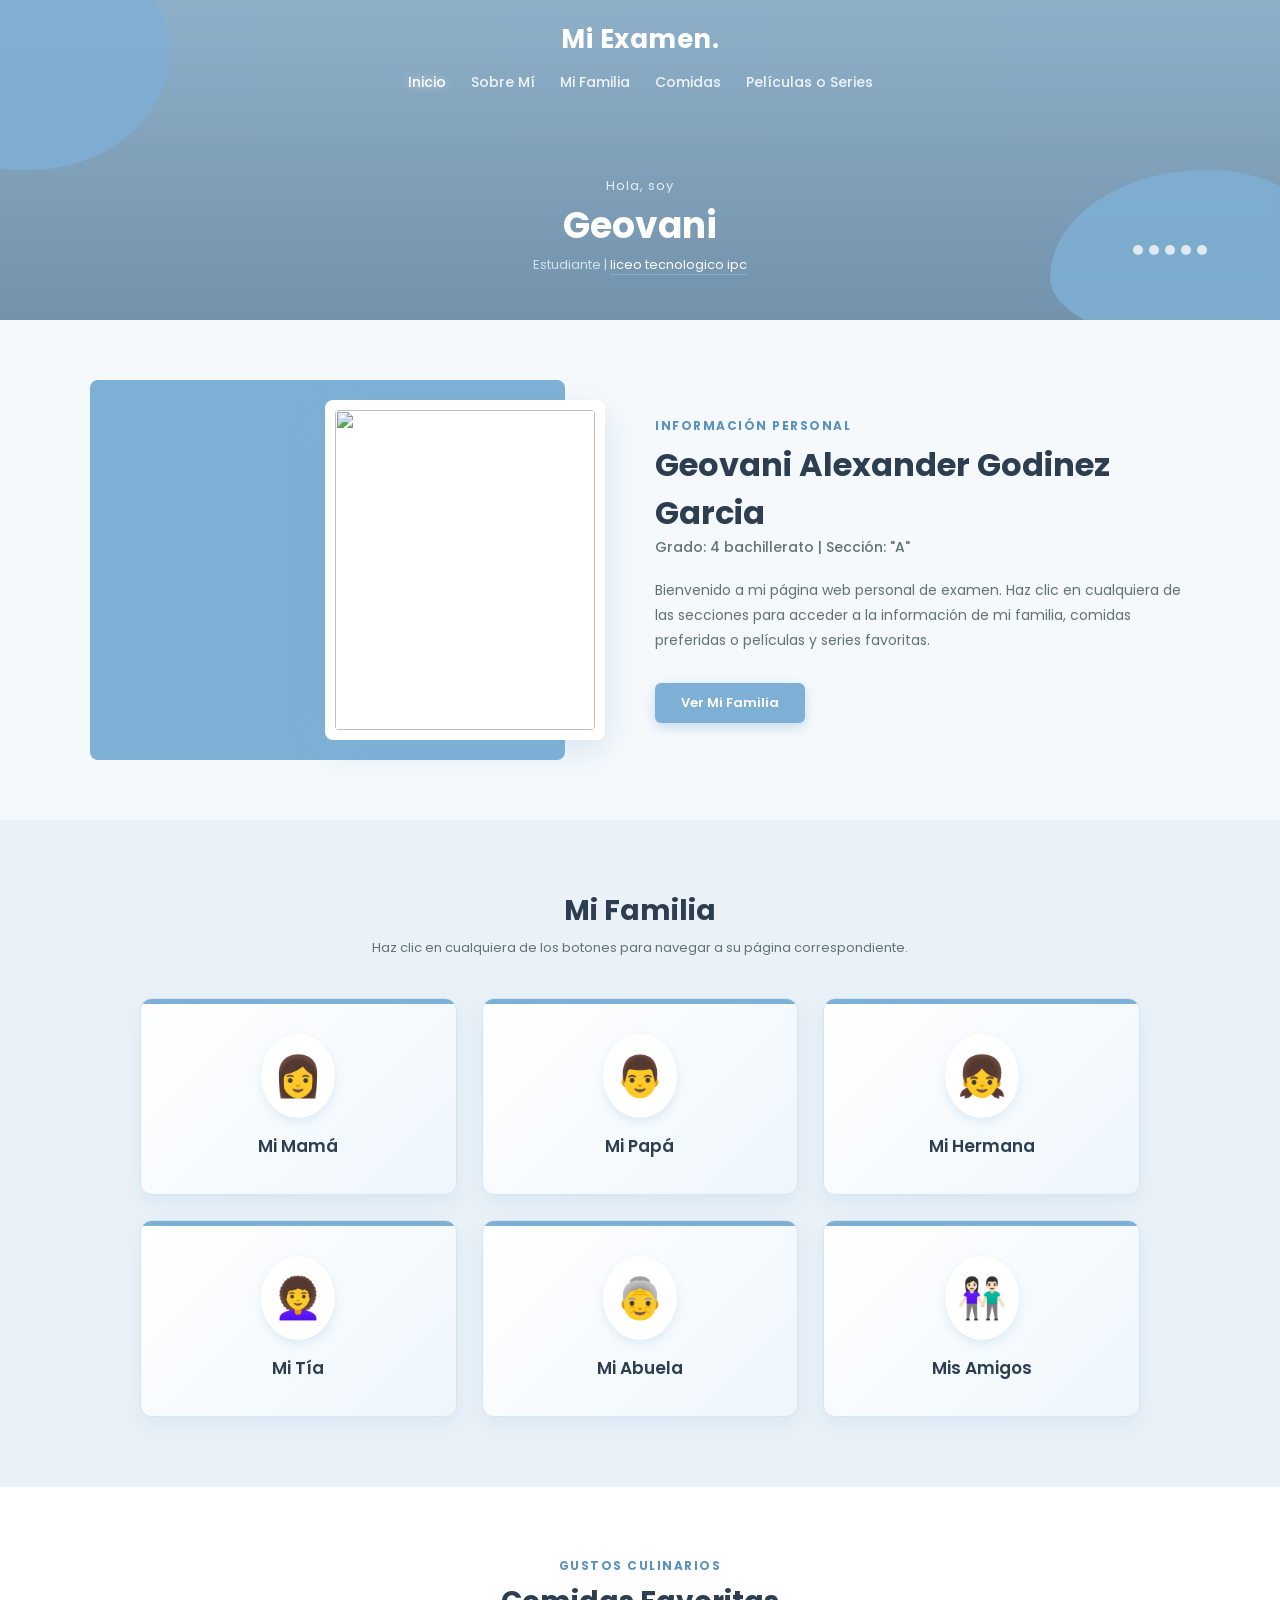
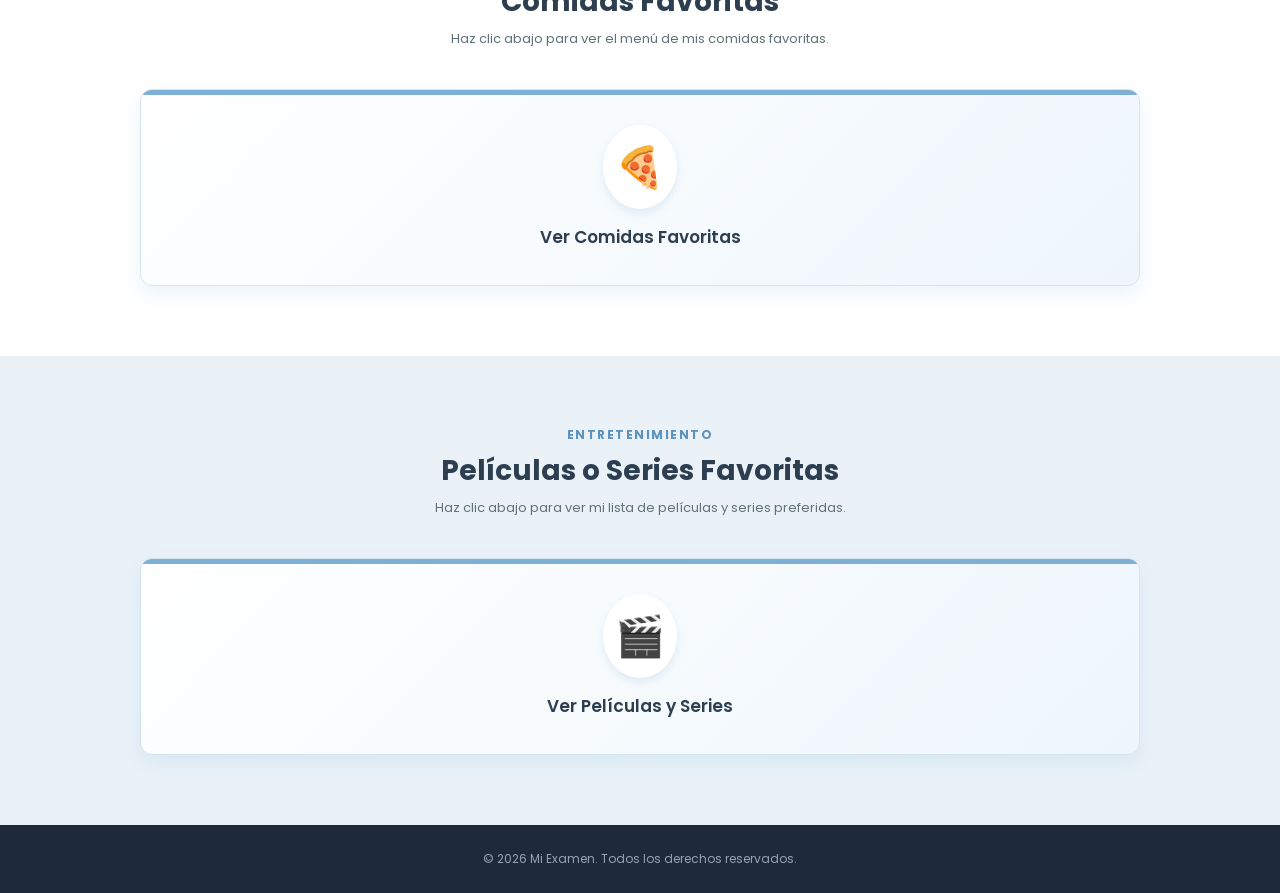
==== index.html @ 936064de "mi pagina web" ====
<!DOCTYPE html>
<html lang="es">
<head>
    <meta charset="UTF-8">
    <meta name="viewport" content="width=device-width, initial-scale=1.0">
    <title>Mi Examen - Página Personal</title>
    <!-- Vinculación del CSS separado -->
    <link rel="stylesheet" href="styles.css">
    <!-- Fuente Google Fonts -->
    <link href="https://fonts.googleapis.com/css2?family=Poppins:wght@300;400;500;600;700&display=swap" rel="stylesheet">
</head>
<body>

    <!-- ENCABEZADO SUPERIOR / HERO -->
    <header class="hero-header" id="inicio">
        <div class="overlay"></div>
        <div class="shape-top-left"></div>
        <div class="shape-bottom-right">
            <div class="circles">
                <span></span><span></span><span></span><span></span><span></span>
            </div>
        </div>

        <!-- MENÚ DE NAVEGACIÓN -->
        <nav class="navbar">
            <div class="logo">Mi Examen.</div>
            <ul class="nav-links">
                <li><a href="#inicio" class="active">Inicio</a></li>
                <li><a href="#perfil">Sobre Mí</a></li>
                <li><a href="#familia">Mi Familia</a></li>
                <li><a href="#comidas">Comidas</a></li>
                <li><a href="#series">Películas o Series</a></li>
            </ul>
        </nav>

        <div class="hero-content">
            <p class="greeting">Hola, soy</p>
            <h1>Geovani</h1>
            <p class="tagline">Estudiante | <span class="highlight">liceo tecnologico ipc</span></p>
        </div>
    </header>

    <!-- SECCIÓN ACERCA DE MÍ (SOBRE MÍ) -->
    <section class="about-section" id="perfil">
        <div class="about-container">
            <!-- Lado Izquierdo con fondo azul -->
            <div class="about-blue-bg">
                <div class="photo-card">
             <img src="C:\Users\Geovani\Desktop\mipaginaweb\imagenes\rostro.png"><alt="rostro"> 
                </div>
            </div>

            <!-- Lado Derecho con datos personales -->
            <div class="about-details">
                <span class="section-sub">INFORMACIÓN PERSONAL</span>
                <h2>Geovani Alexander Godinez Garcia</h2>
                <p class="role-title">Grado: 4 bachillerato | Sección: "A"</p>
                
                <p class="description">
                    Bienvenido a mi página web personal de examen. Haz clic en cualquiera de las secciones para acceder a la información de mi familia, comidas preferidas o películas y series favoritas.
                </p>

                <a href="#familia" class="btn-blue">Ver Mi Familia</a>
            </div>
        </div>
    </section>

    <!-- SECCIÓN MI FAMILIA -->
    <section class="services-section" id="familia">
        <div class="section-header">
            <h2>Mi Familia</h2>
            <p>Haz clic en cualquiera de los botones para navegar a su página correspondiente.</p>
        </div>

        <div class="cards-grid">
            <a href="mamá.html" class="family-card">
                <div class="card-icon">👩</div>
                <h3>Mi Mamá</h3>
            </a>

            <a href="papá.html" class="family-card">
                <div class="card-icon">👨</div>
                <h3>Mi Papá</h3>
            </a>

            <a href="hermana.html" class="family-card">
                <div class="card-icon">👧</div>
                <h3>Mi Hermana</h3>
            </a>

            <a href="tia.html" class="family-card">
                <div class="card-icon">👩‍🦱</div>
                <h3>Mi Tía</h3>
            </a>

            <a href="mi abuela.html" class="family-card">
                <div class="card-icon">👵</div>
                <h3>Mi Abuela</h3>
            </a>

            <a href="mis amigos.html" class="family-card">
                <div class="card-icon">👫🏻</div>
                <h3>Mis Amigos</h3>
            </a>
        </div>
    </section>

    <!-- SECCIÓN COMIDAS FAVORITAS (ENLACE A OTRA PÁGINA) -->
    <section class="services-section" id="comidas" style="background-color: #ffffff;">
        <div class="section-header">
            <span class="section-sub">GUSTOS CULINARIOS</span>
            <h2>Comidas Favoritas</h2>
            <p>Haz clic abajo para ver el menú de mis comidas favoritas.</p>
        </div>

        <div class="cards-grid" style="grid-template-columns: repeat(auto-fit, minmax(280px, 1fr)); justify-content: center;">
            <a href="comidas.html" class="family-card">
                <div class="card-icon">🍕</div>
                <h3>Ver Comidas Favoritas</h3>
            </a>
        </div>
    </section>

    <!-- SECCIÓN PELÍCULAS O SERIES FAVORITAS (ENLACE A OTRA PÁGINA) -->
    <section class="services-section" id="series">
        <div class="section-header">
            <span class="section-sub">ENTRETENIMIENTO</span>
            <h2>Películas o Series Favoritas</h2>
            <p>Haz clic abajo para ver mi lista de películas y series preferidas.</p>
        </div>

        <div class="cards-grid" style="grid-template-columns: repeat(auto-fit, minmax(280px, 1fr)); justify-content: center;">
            <a href="peliculas.html" class="family-card">
                <div class="card-icon">🎬</div>
                <h3>Ver Películas y Series</h3>
            </a>
        </div>
    </section>

    <!-- PIE DE PÁGINA -->
    <footer class="footer">
        <p>&copy; 2026 Mi Examen. Todos los derechos reservados.</p>
    </footer>

</body>
</html>
---- styles.css ----
/* --- RESET GENERAL --- */
* {
    margin: 0;
    padding: 0;
    box-sizing: border-box;
    font-family: 'Poppins', sans-serif;
}

html {
    scroll-behavior: smooth;
}

:root {
    /* Paleta en tonos Azul Pastel */
    --primary-blue: #7eb0d5;       /* Azul pastel principal */
    --dark-blue: #5c92be;          /* Azul pastel oscuro para hover/acentos */
    --light-bg: #f5f9fc;           /* Fondo de página muy suave */
    --soft-blue-bg: #eaf2f8;       /* Fondo alternativo en azul pastel muy claro */
    --card-bg: #f0f7fc;            /* Fondo especial suave para tarjetas */
    --dark-text: #2c3e50;          /* Texto principal legible */
    --gray-text: #607274;          /* Texto secundario */
}

body {
    background-color: var(--light-bg);
    color: var(--dark-text);
    overflow-x: hidden;
}

/* --- HERO / ENCABEZADO SUPERIOR --- */
.hero-header {
    position: relative;
    height: 320px;
    background: linear-gradient(
        rgba(70, 115, 150, 0.55), 
        rgba(40, 75, 105, 0.65)
    ), url('https://images.unsplash.com/photo-1507525428034-b723cf961d3e?auto=format&fit=crop&w=1350&q=80') center/cover no-repeat;
    display: flex;
    flex-direction: column;
    justify-content: space-between;
    padding: 20px 40px;
    color: #ffffff;
    overflow: hidden;
}

.hero-header .overlay {
    position: absolute;
    top: 0;
    left: 0;
    width: 100%;
    height: 100%;
    background: rgba(126, 176, 213, 0.25);
    z-index: 1;
}

/* Formas orgánicas */
.shape-top-left {
    position: absolute;
    top: -50px;
    left: -50px;
    width: 220px;
    height: 220px;
    background-color: var(--primary-blue);
    border-radius: 40% 60% 70% 30% / 40% 50% 60% 50%;
    z-index: 2;
    opacity: 0.85;
}

.shape-bottom-right {
    position: absolute;
    bottom: -30px;
    right: -30px;
    width: 260px;
    height: 180px;
    background-color: var(--primary-blue);
    border-radius: 60% 40% 30% 70% / 60% 30% 70% 40%;
    z-index: 2;
    display: flex;
    align-items: center;
    justify-content: center;
    opacity: 0.85;
}

.circles {
    display: flex;
    gap: 6px;
    margin-top: -20px;
    margin-left: -20px;
}

.circles span {
    width: 10px;
    height: 10px;
    background-color: #ffffff;
    border-radius: 50%;
    opacity: 0.9;
}

/* --- MENÚ NAVEGACIÓN --- */
.navbar {
    position: relative;
    z-index: 3;
    display: flex;
    flex-direction: column;
    align-items: center;
    gap: 10px;
}

.logo {
    font-size: 26px;
    font-weight: 700;
    letter-spacing: 0.5px;
    text-align: center;
}

.nav-links {
    list-style: none;
    display: flex;
    justify-content: center;
    gap: 25px;
}

.nav-links a {
    color: #f0f4f8;
    text-decoration: none;
    font-size: 14px;
    font-weight: 500;
    transition: color 0.3s;
}

.nav-links a:hover,
.nav-links a.active {
    color: #ffffff;
    text-shadow: 0 0 8px rgba(255, 255, 255, 0.6);
}

/* --- CONTENIDO HERO --- */
.hero-content {
    position: relative;
    z-index: 3;
    text-align: center;
    margin-bottom: 25px;
}

.greeting {
    font-size: 13px;
    letter-spacing: 1px;
    color: #e2eef7;
}

.hero-content h1 {
    font-size: 36px;
    font-weight: 700;
    margin: 2px 0;
}

.tagline {
    font-size: 13px;
    color: #d0e3f2;
}

.tagline .highlight {
    border-bottom: 1px solid var(--primary-blue);
    color: #ffffff;
}

/* --- SECCIÓN SOBRE MÍ --- */
.about-section {
    padding: 60px 0;
    max-width: 1100px;
    margin: 0 auto;
}

.about-container {
    display: flex;
    align-items: center;
    gap: 50px;
}

.about-blue-bg {
    flex: 1;
    background-color: var(--primary-blue);
    height: 380px;
    position: relative;
    border-radius: 8px;
    display: flex;
    align-items: center;
    justify-content: flex-end;
    padding-right: 30px;
}

.photo-card {
    width: 280px;
    height: 340px;
    background-color: #ffffff;
    padding: 10px;
    box-shadow: 0 10px 30px rgba(126, 176, 213, 0.25);
    border-radius: 8px;
    position: absolute;
    right: -40px;
}

.photo-card img {
    width: 100%;
    height: 100%;
    object-fit: cover;
    border-radius: 4px;
}

.about-details {
    flex: 1.2;
    padding-left: 40px;
}

.section-sub {
    color: var(--dark-blue);
    font-size: 12px;
    font-weight: 700;
    letter-spacing: 1.5px;
    text-transform: uppercase;
    display: block;
    margin-bottom: 6px;
}

.about-details h2 {
    font-size: 32px;
    font-weight: 700;
    color: var(--dark-text);
}

.role-title {
    font-size: 14px;
    color: var(--gray-text);
    font-weight: 500;
    margin-bottom: 20px;
}

.description {
    font-size: 14px;
    color: var(--gray-text);
    line-height: 1.8;
    margin-bottom: 30px;
}

.btn-blue {
    display: inline-block;
    background-color: var(--primary-blue);
    color: #ffffff;
    padding: 10px 26px;
    text-decoration: none;
    font-size: 13px;
    font-weight: 600;
    border-radius: 6px;
    box-shadow: 0 4px 12px rgba(126, 176, 213, 0.4);
    transition: background-color 0.3s, transform 0.2s;
}

.btn-blue:hover {
    background-color: var(--dark-blue);
    transform: translateY(-2px);
}

/* ==========================================
   --- SECCIÓN MI FAMILIA (DISEÑO RENOVADO) ---
   ========================================== */
.services-section {
    background-color: var(--soft-blue-bg);
    padding: 70px 20px;
}

.section-header {
    text-align: center;
    margin-bottom: 40px;
}

.section-header h2 {
    font-size: 28px;
    font-weight: 700;
    color: var(--dark-text);
}

.section-header p {
    font-size: 13px;
    color: var(--gray-text);
    margin-top: 6px;
}

.cards-grid {
    max-width: 1000px;
    margin: 0 auto;
    display: grid;
    grid-template-columns: repeat(3, 1fr);
    gap: 25px;
}

/* Tarjetas de Familia con diseño estilizado */
.family-card {
    position: relative;
    background: linear-gradient(135deg, #ffffff 0%, #eef6fc 100%);
    padding: 35px 25px;
    border-radius: 12px;
    text-align: center;
    text-decoration: none;
    color: inherit;
    box-shadow: 0 8px 20px rgba(126, 176, 213, 0.15);
    border: 1px solid #d4e5f2;
    overflow: hidden;
    transition: all 0.3s ease;
}

/* Línea decorativa superior en cada cuadro */
.family-card::before {
    content: '';
    position: absolute;
    top: 0;
    left: 0;
    width: 100%;
    height: 5px;
    background-color: var(--primary-blue);
    transition: background-color 0.3s ease;
}

.family-card:hover {
    transform: translateY(-8px);
    box-shadow: 0 14px 28px rgba(92, 146, 190, 0.25);
    border-color: var(--primary-blue);
}

.family-card:hover::before {
    background-color: var(--dark-blue);
}

.card-icon {
    font-size: 40px;
    margin-bottom: 15px;
    display: inline-block;
    padding: 12px;
    background-color: #ffffff;
    border-radius: 50%;
    box-shadow: 0 4px 10px rgba(126, 176, 213, 0.2);
}

.family-card h3 {
    font-size: 17px;
    font-weight: 600;
    color: var(--dark-text);
}

/* =======================================================
   --- SECCIONES COMIDAS / SERIES (DISEÑO RENOVADO) ---
   ======================================================= */
.section-block {
    padding: 60px 20px;
    background-color: #ffffff;
}

.section-block.alt-bg {
    background-color: var(--soft-blue-bg);
}

.block-container {
    max-width: 1000px;
    margin: 0 auto;
}

.block-container h2 {
    font-size: 28px;
    font-weight: 700;
    margin-bottom: 30px;
    color: var(--dark-text);
}

.items-grid {
    display: grid;
    grid-template-columns: repeat(auto-fit, minmax(220px, 1fr));
    gap: 20px;
}

/* Cuadros decorados con fondo pastel y sombra */
.item-card {
    background: linear-gradient(135deg, #f7fbfd 0%, #e6f0f8 100%);
    padding: 22px;
    border-radius: 12px;
    border-left: 5px solid var(--primary-blue);
    box-shadow: 0 4px 15px rgba(126, 176, 213, 0.12);
    border-top: 1px solid #e1eef7;
    border-right: 1px solid #e1eef7;
    border-bottom: 1px solid #e1eef7;
    display: flex;
    align-items: center;
    gap: 15px;
    transition: transform 0.3s ease, box-shadow 0.3s ease;
}

.item-card:hover {
    transform: translateY(-4px);
    box-shadow: 0 8px 20px rgba(92, 146, 190, 0.2);
    border-left-color: var(--dark-blue);
}

/* Contenedor del icono dentro del cuadro */
.item-icon {
    font-size: 26px;
    background-color: #ffffff;
    width: 48px;
    height: 48px;
    border-radius: 10px;
    display: flex;
    align-items: center;
    justify-content: center;
    box-shadow: 0 3px 8px rgba(126, 176, 213, 0.2);
    flex-shrink: 0;
}

.item-card h4 {
    font-size: 15px;
    font-weight: 600;
    color: var(--dark-text);
}

/* --- FOOTER --- */
.footer {
    background-color: #1e293b;
    color: #94a3b8;
    text-align: center;
    padding: 25px;
    font-size: 12px;
}

/* --- BOTÓN VOLVER A MI FAMILIA --- */
.volver-familia {
    width: 100%;
    text-align: center;
    margin-top: 25px;
    margin-bottom: 20px;
}

.volver-familia a {
    display: inline-block;
    background-color: var(--primary-blue);
    color: #ffffff;
    padding: 11px 28px;
    border-radius: 12px;
    text-decoration: none;
    font-size: 15px;
    font-weight: 600;
    box-shadow: 0 4px 10px rgba(126, 176, 213, 0.25);
    transition: all 0.3s ease;
}

.volver-familia a:hover {
    background-color: var(--dark-blue);
    color: #ffffff;
    transform: translateY(-2px);
    box-shadow: 0 6px 14px rgba(92, 146, 190, 0.35);
}

/* --- RESPONSIVO MÓVIL --- */
@media (max-width: 900px) {
    .about-container {
        flex-direction: column;
        padding: 0 20px;
    }

    .about-blue-bg {
        width: 100%;
        justify-content: center;
        padding-right: 0;
    }

    .photo-card {
        position: relative;
        right: 0;
    }

    .about-details {
        padding-left: 0;
        text-align: center;
    }

    .cards-grid {
        grid-template-columns: repeat(auto-fit, minmax(200px, 1fr));
    }

    .hero-header {
        padding: 15px;
        height: auto;
    }

    .nav-links {
        gap: 12px;
        flex-wrap: wrap;
    }

    .nav-links a {
        font-size: 12px;
    }
}
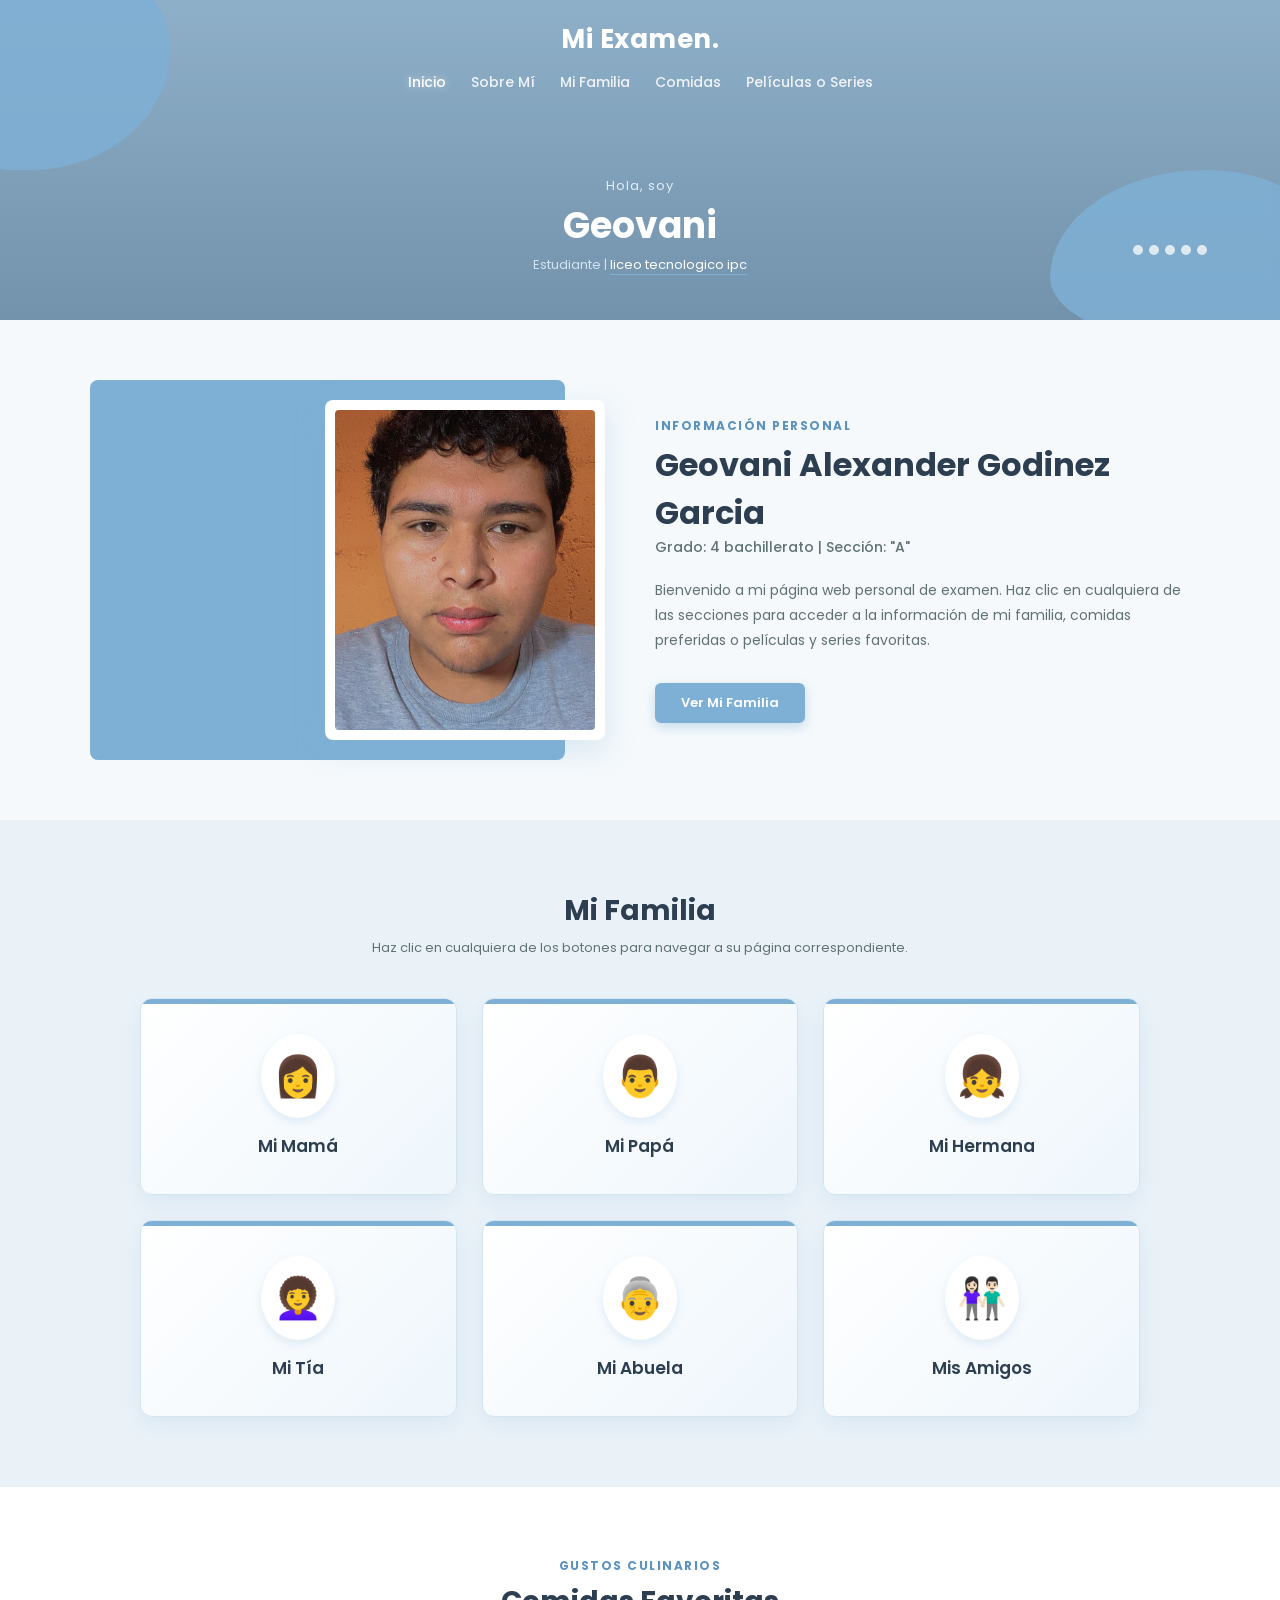
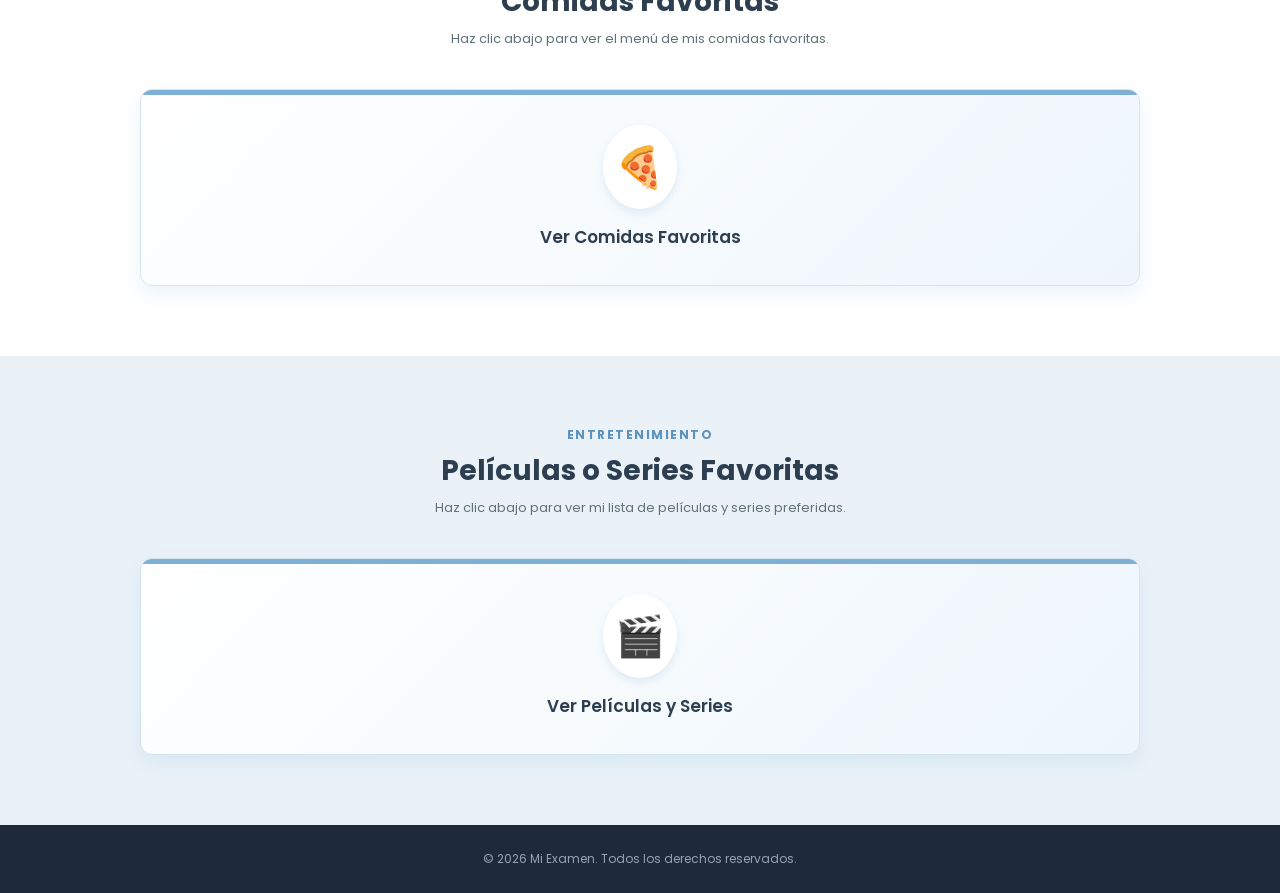
==== commit dafd2148: "corregir imagenes" ====
--- a/index.html
+++ b/index.html
@@ -47,7 +47,7 @@
             <!-- Lado Izquierdo con fondo azul -->
             <div class="about-blue-bg">
                 <div class="photo-card">
-             <img src="C:\Users\Geovani\Desktop\mipaginaweb\imagenes\rostro.png"><alt="rostro"> 
+             <img src="imagenes\rostro.png"><alt="rostro"> 
                 </div>
             </div>
 
